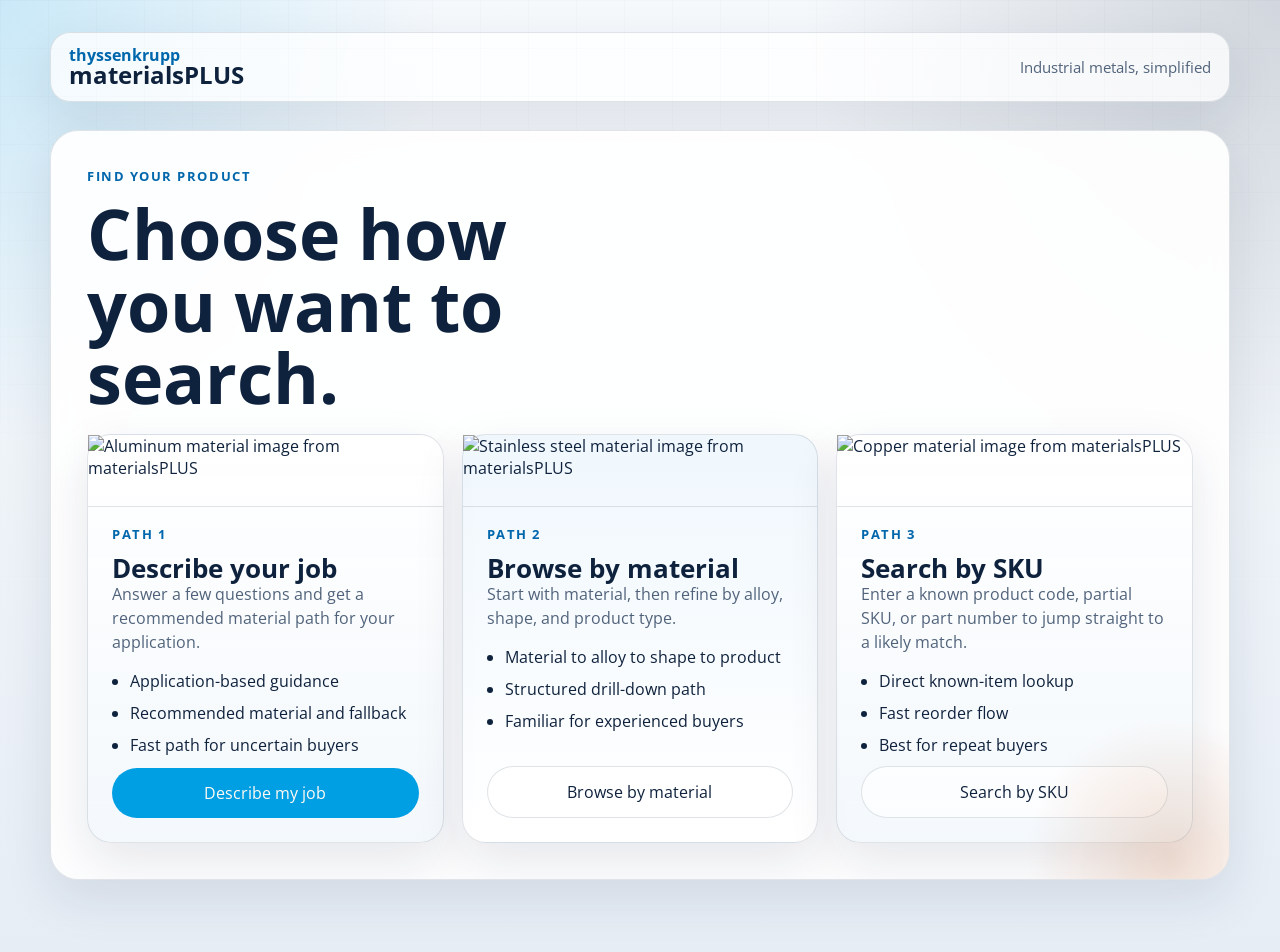
==== index.html @ baae2da4 "Initial materialsPLUS demo site" ====
<!DOCTYPE html>
<html lang="en">
<head>
  <meta charset="UTF-8">
  <meta name="viewport" content="width=device-width, initial-scale=1.0">
  <title>materialsPLUS | Find Your Product</title>
  <link rel="preconnect" href="https://fonts.googleapis.com">
  <link rel="preconnect" href="https://fonts.gstatic.com" crossorigin>
  <link href="https://fonts.googleapis.com/css2?family=Open+Sans:wght@400;600;700&display=swap" rel="stylesheet">
  <link rel="stylesheet" href="styles.css">
</head>
<body>
  <div class="page-shell">
    <div class="brand-bar">
      <div class="brand-mark">
        <span class="brand-kicker">thyssenkrupp</span>
        <span class="brand-name">materialsPLUS</span>
      </div>
      <p class="brand-copy">Industrial metals, simplified</p>
    </div>
    <main>
      <section class="hero hero-cards-only" id="strategy">
        <div class="section-heading hero-heading">
          <p class="eyebrow">Find Your Product</p>
          <h1>Choose how you want to search.</h1>
        </div>
        <div class="path-grid">
          <article class="path-card">
            <div class="path-visual">
              <img src="https://materialsplus.com/medias/aluminum.jpg?context=bWFzdGVyfGltYWdlc3w0MzcxMHxpbWFnZS9qcGVnfGFEbGxMMmcwTUM4eE16RTNNREV3TURFd09UTTBNaTloYkhWdGFXNTFiUzVxY0djfGQ4YmRhMzcwYWUwNjY1NGI0MWI0ZjY0OTlkZjA3ZTI5MzZjOTI2ZmM5ZWNjNjY3ZDQ1YjMzNWIzMWQyZGZkYzQ" alt="Aluminum material image from materialsPLUS">
            </div>
            <p class="card-label">Path 1</p>
            <h3>Describe your job</h3>
            <p>Answer a few questions and get a recommended material path for your application.</p>
            <ul class="benefit-list">
              <li>Application-based guidance</li>
              <li>Recommended material and fallback</li>
              <li>Fast path for uncertain buyers</li>
            </ul>
            <button class="button button-primary" id="start-guided-inline">Describe my job</button>
          </article>
          <article class="path-card path-card-secondary">
            <div class="path-visual">
              <img src="https://materialsplus.com/medias/stainless-steel.jpg?context=[base64]" alt="Stainless steel material image from materialsPLUS">
            </div>
            <p class="card-label">Path 2</p>
            <h3>Browse by material</h3>
            <p>Start with material, then refine by alloy, shape, and product type.</p>
            <ul class="benefit-list">
              <li>Material to alloy to shape to product</li>
              <li>Structured drill-down path</li>
              <li>Familiar for experienced buyers</li>
            </ul>
            <button class="button button-secondary" id="start-selector-inline">Browse by material</button>
          </article>
          <article class="path-card">
            <div class="path-visual">
              <img src="https://materialsplus.com/medias/copper.jpg?context=bWFzdGVyfGltYWdlc3w3MTQwMHxpbWFnZS9qcGVnfGFHRXdMMmd6WkM4eE16RTNNREV3TURBME16Z3dOaTlqYjNCd1pYSXVhbkJufDVjNWY5OWI2YWI3ODg4ZWUzOWVlOWI1MjJlZTZiZjMzNTBkMTViNjBmNGM1NTMzZmU2ODdjZmUwMDIwYzc1NzY" alt="Copper material image from materialsPLUS">
            </div>
            <p class="card-label">Path 3</p>
            <h3>Search by SKU</h3>
            <p>Enter a known product code, partial SKU, or part number to jump straight to a likely match.</p>
            <ul class="benefit-list">
              <li>Direct known-item lookup</li>
              <li>Fast reorder flow</li>
              <li>Best for repeat buyers</li>
            </ul>
            <button class="button button-secondary" id="start-sku-inline">Search by SKU</button>
          </article>
        </div>
      </section>
    </main>
  </div>

  <script src="data.js"></script>
  <script src="flow.js"></script>
</body>
</html>
---- styles.css ----
:root {
  --bg: #eef3f8;
  --panel: rgba(255, 255, 255, 0.92);
  --panel-strong: #ffffff;
  --text: #0f223d;
  --muted: #51637b;
  --line: rgba(15, 34, 61, 0.12);
  --accent: #009fe3;
  --accent-deep: #0067ac;
  --accent-soft: rgba(0, 159, 227, 0.12);
  --sea: #0f223d;
  --sea-soft: rgba(15, 34, 61, 0.08);
  --shadow: 0 18px 50px rgba(15, 34, 61, 0.1);
  --radius-lg: 28px;
  --radius-md: 18px;
  --radius-sm: 999px;
}

* {
  box-sizing: border-box;
}

html {
  scroll-behavior: smooth;
}

body {
  margin: 0;
  min-height: 100vh;
  font-family: "Open Sans", sans-serif;
  color: var(--text);
  background:
    radial-gradient(circle at top left, rgba(0, 159, 227, 0.18), transparent 28%),
    radial-gradient(circle at top right, rgba(15, 34, 61, 0.16), transparent 30%),
    linear-gradient(180deg, #f6f9fc 0%, #eef3f8 52%, #e6edf5 100%);
}

body::before {
  content: "";
  position: fixed;
  inset: 0;
  pointer-events: none;
  background-image:
    linear-gradient(rgba(18, 32, 39, 0.03) 1px, transparent 1px),
    linear-gradient(90deg, rgba(18, 32, 39, 0.03) 1px, transparent 1px);
  background-size: 48px 48px;
  mask-image: linear-gradient(180deg, rgba(0, 0, 0, 0.45), transparent 80%);
}

.page-shell {
  width: min(1180px, calc(100% - 32px));
  margin: 0 auto;
  padding: 32px 0 72px;
}

.brand-bar {
  display: flex;
  justify-content: space-between;
  align-items: center;
  gap: 16px;
  margin-bottom: 18px;
  padding: 14px 18px;
  border: 1px solid var(--line);
  border-radius: 20px;
  background: rgba(255, 255, 255, 0.76);
  box-shadow: var(--shadow);
}

.brand-bar.compact {
  margin-bottom: 20px;
}

.brand-mark {
  display: flex;
  flex-direction: column;
  line-height: 1;
}

.brand-kicker {
  font-family: "Open Sans", sans-serif;
  font-weight: 700;
  color: var(--accent-deep);
  text-transform: lowercase;
}

.brand-name {
  font-family: "Open Sans", sans-serif;
  font-size: 1.5rem;
  font-weight: 700;
  color: var(--sea);
}

.brand-copy {
  font-size: 0.95rem;
}

.hero,
.wizard-card,
.progress-card,
.summary-card,
.strategy-card,
.note-card,
.result-card,
.insight-card,
.hero-card,
.question-shell {
  backdrop-filter: blur(14px);
  background: var(--panel);
  border: 1px solid var(--line);
  box-shadow: var(--shadow);
}

.hero {
  padding: 36px;
  border-radius: var(--radius-lg);
  position: relative;
  overflow: hidden;
}

.hero::after {
  content: "";
  position: absolute;
  right: -80px;
  bottom: -120px;
  width: 280px;
  height: 280px;
  background: radial-gradient(circle, rgba(196, 104, 44, 0.2) 0%, rgba(196, 104, 44, 0) 72%);
}

.eyebrow,
.card-label,
.question-kicker,
.result-label {
  margin: 0 0 12px;
  text-transform: uppercase;
  letter-spacing: 0.12em;
  font-size: 0.8rem;
  font-weight: 700;
  color: var(--accent-deep);
}

h1,
h2,
h3,
h4 {
  font-family: "Open Sans", sans-serif;
  line-height: 1.02;
  margin: 0;
}

h1 {
  font-size: clamp(2.6rem, 5.5vw, 4.8rem);
  max-width: 12ch;
}

h2 {
  font-size: clamp(2rem, 3.4vw, 3rem);
  max-width: 14ch;
}

h3 {
  font-size: clamp(1.4rem, 2vw, 1.7rem);
}

h4 {
  font-size: 1.65rem;
}

p {
  margin: 0;
  color: var(--muted);
  line-height: 1.5;
}

.hero-actions,
.result-actions,
.wizard-actions {
  display: flex;
  flex-wrap: wrap;
  gap: 12px;
  align-items: center;
}

.hero-points,
.mini-flow,
.benefit-list {
  margin: 22px 0 0;
  padding-left: 18px;
  color: var(--text);
}

.hero-points li,
.mini-flow li,
.benefit-list li {
  margin-bottom: 10px;
}

.image-card {
  padding: 0;
  overflow: hidden;
  max-height: 130px;
}

.image-card img,
.path-visual img {
  display: block;
  width: 100%;
  height: 100%;
  object-fit: cover;
}

.hero-card {
  padding: 22px;
  border-radius: 22px;
}

.hero-card-accent {
  background: linear-gradient(180deg, rgba(0, 103, 172, 0.95), rgba(15, 34, 61, 0.96));
}

.hero-card-accent p {
  color: rgba(255, 255, 255, 0.84);
}

.hero-card-accent .card-label {
  color: #f6c7a5;
}

.button {
  appearance: none;
  border: 0;
  cursor: pointer;
  font: inherit;
  border-radius: var(--radius-sm);
  padding: 14px 20px;
  transition: transform 140ms ease, background-color 140ms ease, color 140ms ease, opacity 140ms ease;
  text-decoration: none;
  display: inline-flex;
  align-items: center;
  justify-content: center;
}

.button:hover {
  transform: translateY(-1px);
}

.button-primary {
  background: var(--accent);
  color: #fffaf3;
}

.button-primary:hover {
  background: var(--accent-deep);
}

.button-secondary {
  background: rgba(255, 255, 255, 0.68);
  color: var(--text);
  border: 1px solid var(--line);
}

.button-ghost {
  background: transparent;
  color: var(--muted);
  border: 1px dashed rgba(18, 32, 39, 0.18);
}

.button[disabled] {
  opacity: 0.45;
  cursor: default;
  transform: none;
}

section {
  margin-top: 28px;
}

.section-heading {
  margin-bottom: 20px;
}

.section-heading p:last-child {
  max-width: 60ch;
  margin-top: 10px;
}

.strategy-grid,
.notes-grid,
.insight-grid {
  display: grid;
  grid-template-columns: repeat(3, minmax(0, 1fr));
  gap: 18px;
}

.path-grid {
  display: grid;
  grid-template-columns: repeat(3, minmax(0, 1fr));
  gap: 18px;
  align-items: stretch;
}

.path-card {
  padding: 24px;
  border-radius: 24px;
  border: 1px solid var(--line);
  background: linear-gradient(180deg, rgba(255, 255, 255, 0.98), rgba(243, 248, 252, 0.96));
  box-shadow: var(--shadow);
  display: flex;
  flex-direction: column;
}

.path-visual {
  margin: -24px -24px 18px;
  border-bottom: 1px solid var(--line);
  overflow: hidden;
  min-height: 72px;
}

.path-card-secondary {
  background: linear-gradient(180deg, rgba(239, 247, 253, 0.96), rgba(255, 255, 255, 0.96));
}

.path-card .button {
  margin-top: auto;
}

.strategy-card,
.note-card,
.insight-card {
  padding: 22px;
  border-radius: 22px;
}

.strategy-card h3,
.note-card h3 {
  margin-bottom: 10px;
}

.progress-card,
.summary-card {
  padding: 18px;
  border-radius: 22px;
}

.progress-track {
  width: 100%;
  height: 10px;
  background: rgba(18, 32, 39, 0.08);
  border-radius: var(--radius-sm);
  overflow: hidden;
}

.progress-bar {
  width: 16.6%;
  height: 100%;
  background: linear-gradient(90deg, var(--accent), #e0a558);
  border-radius: inherit;
  transition: width 220ms ease;
}

.progress-text {
  margin-top: 12px;
}

.summary-chips {
  display: flex;
  flex-wrap: wrap;
  gap: 10px;
}

.chip {
  display: inline-flex;
  align-items: center;
  gap: 8px;
  padding: 10px 12px;
  border-radius: var(--radius-sm);
  background: var(--accent-soft);
  color: var(--sea);
  font-weight: 600;
}

.chip-muted {
  background: rgba(18, 32, 39, 0.06);
  color: var(--muted);
}

.wizard-card {
  padding: 28px;
  border-radius: var(--radius-lg);
}

.pdp-shell {
  display: grid;
  gap: 22px;
}

.pdp-header {
  display: grid;
  gap: 10px;
}

.pdp-header h2 {
  max-width: 18ch;
}

.pdp-top {
  display: grid;
  grid-template-columns: minmax(0, 1.45fr) minmax(290px, 0.55fr);
  gap: 18px;
  align-items: start;
}

.pdp-product {
  padding: 24px;
}

.pdp-top-summary {
  margin-top: 0;
}

.pdp-breadcrumbs {
  display: flex;
  flex-wrap: wrap;
  gap: 10px;
  margin-bottom: 16px;
  color: var(--muted);
  font-size: 0.92rem;
}

.pdp-breadcrumbs span:not(:last-child)::after {
  content: "/";
  margin-left: 10px;
  color: rgba(15, 34, 61, 0.34);
}

.pdp-title {
  max-width: none;
  font-size: clamp(1.9rem, 3vw, 2.6rem);
  line-height: 1.1;
}

.pdp-meta-grid {
  display: grid;
  grid-template-columns: repeat(3, minmax(0, 1fr));
  gap: 10px 14px;
  padding: 18px 0 22px;
  border-bottom: 1px solid var(--line);
}

.pdp-meta-item {
  display: grid;
  gap: 4px;
}

.pdp-meta-item span {
  color: var(--muted);
  font-size: 0.88rem;
}

.pdp-meta-item strong {
  color: var(--text);
  font-size: 0.96rem;
}

.wizard-sidebar .image-card {
  max-height: 110px;
}

.standalone-step {
  margin-top: 0;
}

.question-stage {
  display: grid;
  place-items: center;
}

.question-shell {
  width: min(100%, 1080px);
  padding: 28px;
  border-radius: var(--radius-lg);
}

.question-header {
  text-align: center;
}

.question-header h2 {
  max-width: 20ch;
  margin: 0 auto;
}

.progress-inline {
  max-width: 520px;
  margin: 20px auto 8px;
}

.progress-inline .progress-text {
  text-align: center;
}

.sku-panel {
  min-height: 420px;
}

.config-form {
  margin-top: 12px;
}

.config-recommendation {
  margin-bottom: 18px;
}

.bundle-lines {
  display: grid;
  gap: 10px;
  margin-top: 14px;
}

.bundle-line {
  padding: 12px 14px;
  border-radius: 14px;
  background: rgba(15, 34, 61, 0.05);
}

.bundle-line p {
  margin-top: 4px;
}

.product-detail-grid {
  display: grid;
  grid-template-columns: 0.9fr 1.1fr;
  gap: 18px;
  margin-top: 22px;
  align-items: start;
}

.pdp-content-grid {
  display: grid;
  grid-template-columns: repeat(2, minmax(0, 1fr));
  gap: 16px;
  margin-top: 18px;
}

.pdp-inline-card {
  height: 100%;
}

#buyer-summary p {
  margin-bottom: 12px;
}

.product-media-card,
.product-info-card {
  height: 100%;
}

.product-detail-image {
  width: 100%;
  aspect-ratio: 1 / 1;
  object-fit: cover;
  display: block;
  border-radius: 18px;
}

.price-line {
  margin-top: 0;
  color: var(--sea);
  font-size: 1.35rem;
  font-weight: 700;
}

.spec-block {
  margin-top: 16px;
}

.pdp-buy-grid {
  display: grid;
  grid-template-columns: 1fr 180px;
  gap: 14px;
}

.pdp-qty {
  width: 100%;
  border: 1px solid var(--line);
  border-radius: 14px;
  padding: 12px 14px;
  font: inherit;
  background: rgba(255, 255, 255, 0.96);
  color: var(--text);
}

.size-options {
  display: flex;
  flex-wrap: wrap;
  gap: 10px;
}

.size-chip {
  border: 1px solid var(--line);
  background: rgba(255, 255, 255, 0.9);
  border-radius: 999px;
  padding: 10px 12px;
  cursor: pointer;
  font: inherit;
}

.size-chip.active {
  border-color: var(--accent);
  background: var(--accent-soft);
}

.spec-grid {
  display: grid;
  gap: 10px;
}

.spec-row {
  display: flex;
  justify-content: space-between;
  gap: 14px;
  padding: 10px 0;
  border-bottom: 1px solid var(--line);
}

.bundle-section {
  margin-top: 26px;
}

.bundle-carousel {
  display: grid;
  grid-template-columns: repeat(3, minmax(240px, 1fr));
  gap: 14px;
}

.bundle-card {
  border: 1px solid var(--line);
  border-radius: 18px;
  overflow: hidden;
  background: rgba(255, 255, 255, 0.92);
}

.bundle-card img {
  width: 100%;
  height: 120px;
  object-fit: cover;
  display: block;
}

.bundle-card-body {
  padding: 14px;
}

.bundle-card-body p {
  margin-top: 6px;
}

.bundle-card-body span {
  display: block;
  margin-top: 8px;
  color: var(--muted);
  font-size: 0.92rem;
}

.compact-heading {
  margin-top: 0;
  margin-bottom: 14px;
}

.config-grid,
.buy-panels {
  display: grid;
  grid-template-columns: repeat(2, minmax(0, 1fr));
  gap: 16px;
}

.config-field {
  display: grid;
  gap: 8px;
  font-weight: 700;
  color: var(--text);
}

.config-field select,
.config-field input {
  border: 1px solid var(--line);
  border-radius: 16px;
  padding: 14px 16px;
  font: inherit;
  background: rgba(255, 255, 255, 0.95);
  color: var(--text);
}

.buy-cta-stack {
  display: grid;
  gap: 12px;
}

.field-label {
  display: inline-block;
  margin-top: 26px;
  margin-bottom: 10px;
  font-weight: 700;
  color: var(--text);
}

.sku-form {
  display: flex;
  gap: 12px;
  flex-wrap: wrap;
}

.sku-input {
  flex: 1 1 320px;
  border: 1px solid var(--line);
  border-radius: 999px;
  padding: 16px 18px;
  font: inherit;
  color: var(--text);
  background: rgba(255, 255, 255, 0.92);
}

.sku-input:focus {
  outline: 2px solid rgba(0, 159, 227, 0.2);
  border-color: var(--accent);
}

.sku-result {
  margin-top: 22px;
  padding: 22px;
  border-radius: 22px;
  border: 1px solid var(--line);
  background: linear-gradient(180deg, rgba(0, 159, 227, 0.08), rgba(255, 255, 255, 0.98));
}

.question-view,
.results-view {
  min-height: 540px;
}

.question-description {
  margin-top: 12px;
  max-width: 58ch;
  font-size: 1.05rem;
}

.options-grid {
  display: grid;
  grid-template-columns: repeat(2, minmax(0, 1fr));
  gap: 14px;
  margin-top: 26px;
}

.visual-grid {
  grid-template-columns: repeat(2, minmax(0, 1fr));
}

.option-card {
  width: 100%;
  text-align: left;
  padding: 0;
  border-radius: 20px;
  border: 1px solid var(--line);
  background: rgba(255, 255, 255, 0.75);
  cursor: pointer;
  transition: transform 160ms ease, border-color 160ms ease, box-shadow 160ms ease, background-color 160ms ease;
  overflow: hidden;
  display: flex;
  flex-direction: column;
}

.option-card:hover,
.option-card:focus-visible {
  transform: translateY(-2px);
  border-color: rgba(196, 104, 44, 0.45);
  box-shadow: 0 12px 30px rgba(18, 32, 39, 0.1);
  outline: none;
}

.option-card.active {
  border-color: rgba(196, 104, 44, 0.9);
  background: rgba(196, 104, 44, 0.1);
}

.option-title {
  display: block;
  margin-bottom: 6px;
  color: var(--text);
  font-size: 1.08rem;
  font-weight: 700;
}

.option-title-row {
  display: flex;
  align-items: center;
  gap: 10px;
  margin-bottom: 6px;
}

.option-copy {
  display: block;
  color: var(--muted);
}

.option-image {
  display: block;
  aspect-ratio: 16 / 4;
  background: #dfe8f2;
}

.option-image img {
  width: 100%;
  height: 100%;
  object-fit: cover;
  display: block;
}

.option-body {
  display: block;
  padding: 18px;
}

.option-icon {
  width: 18px;
  height: 18px;
  border-radius: 999px;
  background: var(--accent-soft);
  position: relative;
  flex: 0 0 18px;
}

.option-icon::before,
.option-icon::after {
  content: "";
  position: absolute;
  background: var(--accent-deep);
}

.option-icon[data-icon="bolt"]::before {
  width: 8px;
  height: 12px;
  left: 6px;
  top: 2px;
  clip-path: polygon(45% 0, 100% 0, 62% 45%, 85% 45%, 20% 100%, 40% 55%, 16% 55%);
}

.option-icon[data-icon="gear"]::before,
.option-icon[data-icon="circle"]::before,
.option-icon[data-icon="dot"]::before {
  inset: 4px;
  border-radius: 999px;
}

.option-icon[data-icon="square"]::before {
  inset: 4px;
  border-radius: 2px;
}

.option-icon[data-icon="help"]::before {
  width: 8px;
  height: 8px;
  border: 2px solid var(--accent-deep);
  border-bottom-color: transparent;
  border-left-color: transparent;
  border-radius: 999px;
  top: 2px;
  left: 4px;
  background: transparent;
  transform: rotate(45deg);
}

.option-icon[data-icon="help"]::after {
  width: 3px;
  height: 3px;
  bottom: 2px;
  left: 8px;
  border-radius: 999px;
}

.option-icon[data-icon="cross"]::before,
.option-icon[data-icon="cross"]::after,
.option-icon[data-icon="building"]::before,
.option-icon[data-icon="building"]::after,
.option-icon[data-icon="plug"]::before,
.option-icon[data-icon="plug"]::after,
.option-icon[data-icon="beam"]::before,
.option-icon[data-icon="beam"]::after,
.option-icon[data-icon="wrench"]::before,
.option-icon[data-icon="wrench"]::after,
.option-icon[data-icon="spark"]::before,
.option-icon[data-icon="spark"]::after,
.option-icon[data-icon="sun"]::before,
.option-icon[data-icon="sun"]::after,
.option-icon[data-icon="wave"]::before,
.option-icon[data-icon="wave"]::after,
.option-icon[data-icon="target"]::before,
.option-icon[data-icon="target"]::after,
.option-icon[data-icon="shield"]::before,
.option-icon[data-icon="shield"]::after,
.option-icon[data-icon="feather"]::before,
.option-icon[data-icon="feather"]::after,
.option-icon[data-icon="pipe"]::before,
.option-icon[data-icon="pipe"]::after {
  background: var(--accent-deep);
}

.option-icon[data-icon="cross"]::before {
  width: 10px;
  height: 3px;
  left: 4px;
  top: 7px;
}

.option-icon[data-icon="cross"]::after {
  width: 3px;
  height: 10px;
  left: 7px;
  top: 4px;
}

.option-icon[data-icon="building"]::before {
  width: 10px;
  height: 10px;
  left: 4px;
  top: 5px;
}

.option-icon[data-icon="building"]::after {
  width: 4px;
  height: 5px;
  left: 7px;
  bottom: 3px;
  background: var(--accent-soft);
}

.option-icon[data-icon="plug"]::before {
  width: 9px;
  height: 8px;
  left: 5px;
  top: 6px;
  border-radius: 3px;
}

.option-icon[data-icon="plug"]::after {
  width: 2px;
  height: 5px;
  left: 8px;
  top: 2px;
  box-shadow: 4px 0 0 var(--accent-deep);
}

.option-icon[data-icon="beam"]::before {
  width: 12px;
  height: 2px;
  left: 3px;
  top: 5px;
  box-shadow: 0 4px 0 var(--accent-deep), 0 8px 0 var(--accent-deep);
}

.option-icon[data-icon="beam"]::after {
  width: 2px;
  height: 12px;
  left: 8px;
  top: 3px;
}

.option-icon[data-icon="pipe"]::before {
  width: 10px;
  height: 10px;
  left: 4px;
  top: 4px;
  border: 2px solid var(--accent-deep);
  background: transparent;
  border-radius: 999px;
}

.option-icon[data-icon="pipe"]::after {
  width: 6px;
  height: 2px;
  right: 1px;
  top: 8px;
}

.option-icon[data-icon="sun"]::before {
  inset: 5px;
  border-radius: 999px;
}

.option-icon[data-icon="sun"]::after {
  width: 2px;
  height: 16px;
  left: 8px;
  top: 1px;
  box-shadow: 0 0 0 transparent;
}

.option-icon[data-icon="wave"]::before {
  width: 12px;
  height: 2px;
  left: 3px;
  top: 7px;
  border-radius: 999px;
  transform: rotate(-8deg);
}

.option-icon[data-icon="wave"]::after {
  width: 12px;
  height: 2px;
  left: 3px;
  top: 11px;
  border-radius: 999px;
  transform: rotate(8deg);
}

.option-icon[data-icon="target"]::before {
  inset: 3px;
  border: 2px solid var(--accent-deep);
  border-radius: 999px;
  background: transparent;
}

.option-icon[data-icon="target"]::after {
  inset: 7px;
  border-radius: 999px;
}

.option-icon[data-icon="shield"]::before {
  width: 10px;
  height: 12px;
  left: 4px;
  top: 3px;
  clip-path: polygon(50% 0, 100% 18%, 88% 72%, 50% 100%, 12% 72%, 0 18%);
}

.option-icon[data-icon="feather"]::before {
  width: 10px;
  height: 6px;
  left: 4px;
  top: 6px;
  border-radius: 10px 2px 10px 2px;
  transform: rotate(-25deg);
}

.option-icon[data-icon="wrench"]::before {
  width: 10px;
  height: 3px;
  left: 4px;
  top: 8px;
  transform: rotate(-35deg);
}

.option-icon[data-icon="wrench"]::after {
  width: 6px;
  height: 6px;
  left: 2px;
  top: 3px;
  border: 2px solid var(--accent-deep);
  background: transparent;
  border-radius: 999px;
}

.option-icon[data-icon="spark"]::before {
  width: 10px;
  height: 10px;
  left: 4px;
  top: 4px;
  clip-path: polygon(50% 0, 62% 36%, 100% 50%, 62% 64%, 50% 100%, 38% 64%, 0 50%, 38% 36%);
}

.wizard-actions {
  margin-top: 22px;
}

.minimal-actions {
  max-width: 1080px;
}

.action-spacer {
  flex: 1;
}

.result-grid {
  display: grid;
  grid-template-columns: 1.2fr 0.8fr;
  gap: 18px;
  margin-top: 24px;
}

.result-card {
  padding: 22px;
  border-radius: 22px;
}

.result-card-primary {
  background: linear-gradient(180deg, rgba(0, 159, 227, 0.12), rgba(255, 255, 255, 0.96));
}

.result-use {
  margin-top: 10px;
  font-size: 1.05rem;
  color: var(--sea);
  font-weight: 700;
}

.result-reason {
  margin-top: 12px;
}

.benefit-list {
  margin-top: 16px;
}

.result-actions {
  margin-top: 22px;
}

.insight-grid {
  margin-top: 18px;
}

.buyer-summary-list {
  display: flex;
  flex-wrap: wrap;
  gap: 10px;
}

.buyer-summary-list span {
  padding: 8px 10px;
  border-radius: var(--radius-sm);
  background: rgba(18, 32, 39, 0.06);
  color: var(--text);
  font-weight: 600;
}

.hidden {
  display: none;
}

@media (max-width: 980px) {
  .hero,
  .pdp-meta-grid,
  .pdp-buy-grid,
  .product-detail-grid,
  .pdp-content-grid,
  .result-grid,
  .strategy-grid,
  .path-grid,
  .bundle-carousel,
  .config-grid,
  .buy-panels,
  .notes-grid,
  .insight-grid {
    grid-template-columns: 1fr;
  }

  .options-grid {
    grid-template-columns: 1fr;
  }

  .pdp-meta-grid {
    grid-template-columns: repeat(2, minmax(0, 1fr));
  }

  h1 {
    max-width: 14ch;
  }
}

@media (max-width: 640px) {
  .page-shell {
    width: min(100% - 20px, 1180px);
    padding-top: 16px;
    padding-bottom: 40px;
  }

  .brand-bar {
    flex-direction: column;
    align-items: flex-start;
  }

  .hero,
  .wizard-card {
    padding: 22px;
  }

  .pdp-product {
    padding: 20px;
  }

  h1 {
    font-size: 2.4rem;
  }

  h2 {
    font-size: 1.9rem;
  }

  .pdp-meta-grid {
    grid-template-columns: 1fr;
  }
}
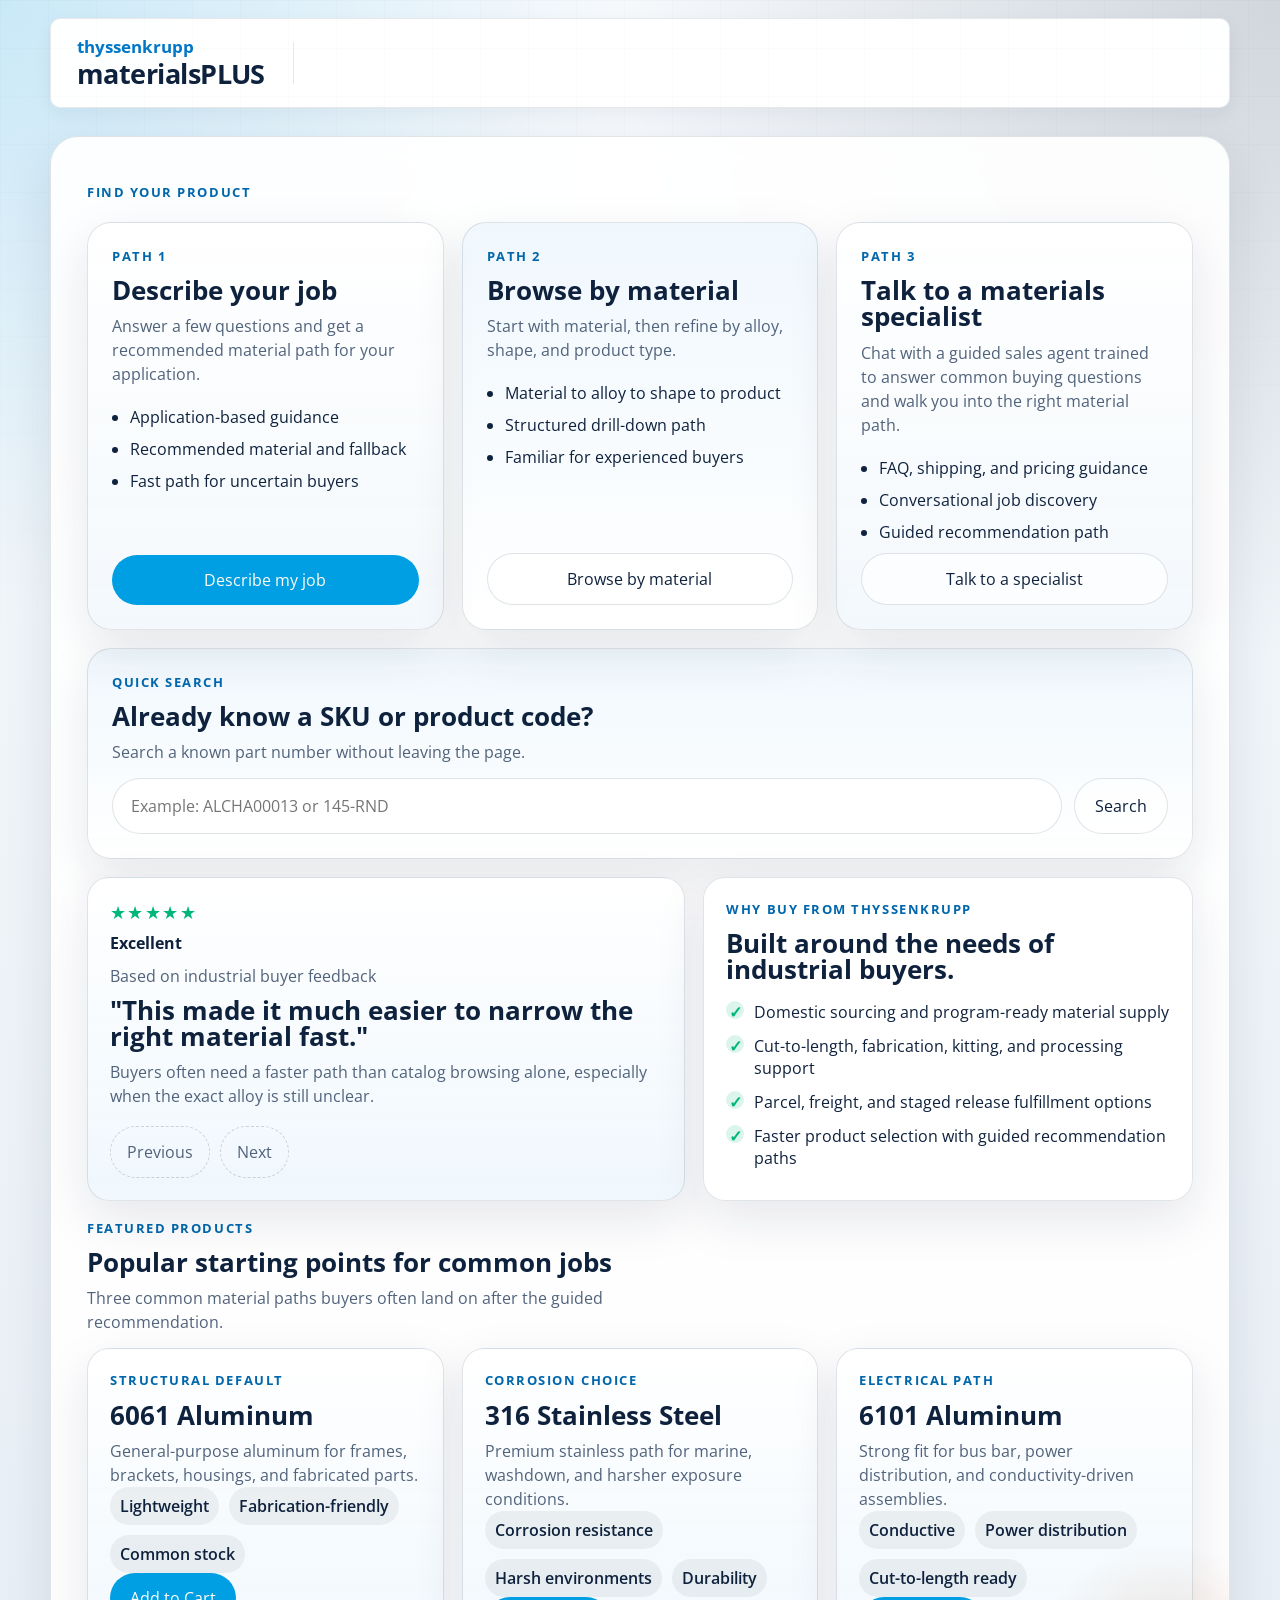
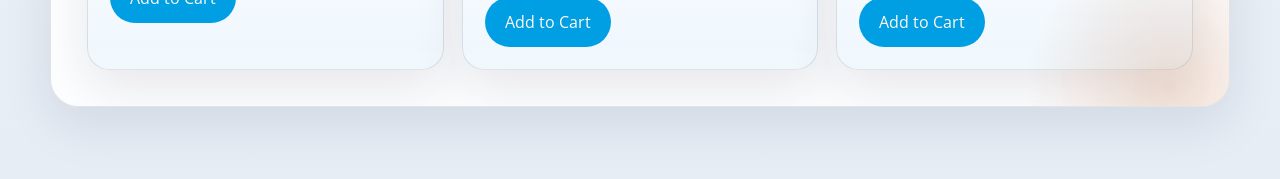
==== commit f2fcc9c7: "Index page layout updates" ====
--- a/index.html
+++ b/index.html
@@ -16,19 +16,15 @@
         <span class="brand-kicker">thyssenkrupp</span>
         <span class="brand-name">materialsPLUS</span>
       </div>
-      <p class="brand-copy">Industrial metals, simplified</p>
+      <div class="brand-bar-fill" aria-hidden="true"></div>
     </div>
     <main>
       <section class="hero hero-cards-only" id="strategy">
         <div class="section-heading hero-heading">
           <p class="eyebrow">Find Your Product</p>
-          <h1>Choose how you want to search.</h1>
         </div>
         <div class="path-grid">
           <article class="path-card">
-            <div class="path-visual">
-              <img src="https://materialsplus.com/medias/aluminum.jpg?context=bWFzdGVyfGltYWdlc3w0MzcxMHxpbWFnZS9qcGVnfGFEbGxMMmcwTUM4eE16RTNNREV3TURFd09UTTBNaTloYkhWdGFXNTFiUzVxY0djfGQ4YmRhMzcwYWUwNjY1NGI0MWI0ZjY0OTlkZjA3ZTI5MzZjOTI2ZmM5ZWNjNjY3ZDQ1YjMzNWIzMWQyZGZkYzQ" alt="Aluminum material image from materialsPLUS">
-            </div>
             <p class="card-label">Path 1</p>
             <h3>Describe your job</h3>
             <p>Answer a few questions and get a recommended material path for your application.</p>
@@ -40,9 +36,6 @@
             <button class="button button-primary" id="start-guided-inline">Describe my job</button>
           </article>
           <article class="path-card path-card-secondary">
-            <div class="path-visual">
-              <img src="https://materialsplus.com/medias/stainless-steel.jpg?context=[base64]" alt="Stainless steel material image from materialsPLUS">
-            </div>
             <p class="card-label">Path 2</p>
             <h3>Browse by material</h3>
             <p>Start with material, then refine by alloy, shape, and product type.</p>
@@ -54,20 +47,99 @@
             <button class="button button-secondary" id="start-selector-inline">Browse by material</button>
           </article>
           <article class="path-card">
-            <div class="path-visual">
-              <img src="https://materialsplus.com/medias/copper.jpg?context=bWFzdGVyfGltYWdlc3w3MTQwMHxpbWFnZS9qcGVnfGFHRXdMMmd6WkM4eE16RTNNREV3TURBME16Z3dOaTlqYjNCd1pYSXVhbkJufDVjNWY5OWI2YWI3ODg4ZWUzOWVlOWI1MjJlZTZiZjMzNTBkMTViNjBmNGM1NTMzZmU2ODdjZmUwMDIwYzc1NzY" alt="Copper material image from materialsPLUS">
-            </div>
             <p class="card-label">Path 3</p>
-            <h3>Search by SKU</h3>
-            <p>Enter a known product code, partial SKU, or part number to jump straight to a likely match.</p>
+            <h3>Talk to a materials specialist</h3>
+            <p>Chat with a guided sales agent trained to answer common buying questions and walk you into the right material path.</p>
             <ul class="benefit-list">
-              <li>Direct known-item lookup</li>
-              <li>Fast reorder flow</li>
-              <li>Best for repeat buyers</li>
+              <li>FAQ, shipping, and pricing guidance</li>
+              <li>Conversational job discovery</li>
+              <li>Guided recommendation path</li>
             </ul>
-            <button class="button button-secondary" id="start-sku-inline">Search by SKU</button>
+            <button class="button button-secondary" id="start-agent-inline">Talk to a specialist</button>
           </article>
         </div>
+
+        <section class="home-search-card">
+          <div class="section-heading compact-heading">
+            <p class="eyebrow">Quick Search</p>
+            <h3>Already know a SKU or product code?</h3>
+            <p>Search a known part number without leaving the page.</p>
+          </div>
+          <div class="sku-form">
+            <input id="home-sku-input" class="sku-input" type="text" placeholder="Example: ALCHA00013 or 145-RND">
+            <button class="button button-secondary" id="home-sku-submit">Search</button>
+          </div>
+          <div id="home-sku-result" class="sku-result hidden"></div>
+        </section>
+
+        <section class="trust-grid">
+          <article class="note-card review-slider-card">
+            <div class="trustpilot-brand">
+              <span class="trustpilot-stars">★★★★★</span>
+              <strong>Excellent</strong>
+            </div>
+            <p class="review-count">Based on industrial buyer feedback</p>
+            <h3 id="review-title">"This made it much easier to narrow the right material fast."</h3>
+            <p id="review-copy">Buyers often need a faster path than catalog browsing alone, especially when the exact alloy is still unclear.</p>
+            <div class="review-slider-controls">
+              <button class="button button-ghost review-nav" id="review-prev">Previous</button>
+              <button class="button button-ghost review-nav" id="review-next">Next</button>
+            </div>
+          </article>
+          <article class="note-card benefits-card">
+            <p class="eyebrow">Why Buy From thyssenkrupp</p>
+            <h3>Built around the needs of industrial buyers.</h3>
+            <ul class="check-list">
+              <li>Domestic sourcing and program-ready material supply</li>
+              <li>Cut-to-length, fabrication, kitting, and processing support</li>
+              <li>Parcel, freight, and staged release fulfillment options</li>
+              <li>Faster product selection with guided recommendation paths</li>
+            </ul>
+          </article>
+        </section>
+
+        <section class="featured-products">
+          <div class="section-heading compact-heading">
+            <p class="eyebrow">Featured Products</p>
+            <h3>Popular starting points for common jobs</h3>
+            <p>Three common material paths buyers often land on after the guided recommendation.</p>
+          </div>
+          <div class="strategy-grid">
+            <article class="strategy-card product-spotlight">
+              <p class="card-label">Structural Default</p>
+              <h3>6061 Aluminum</h3>
+              <p>General-purpose aluminum for frames, brackets, housings, and fabricated parts.</p>
+              <div class="buyer-summary-list">
+                <span>Lightweight</span>
+                <span>Fabrication-friendly</span>
+                <span>Common stock</span>
+              </div>
+              <button class="button button-primary product-spotlight-button">Add to Cart</button>
+            </article>
+            <article class="strategy-card product-spotlight">
+              <p class="card-label">Corrosion Choice</p>
+              <h3>316 Stainless Steel</h3>
+              <p>Premium stainless path for marine, washdown, and harsher exposure conditions.</p>
+              <div class="buyer-summary-list">
+                <span>Corrosion resistance</span>
+                <span>Harsh environments</span>
+                <span>Durability</span>
+              </div>
+              <button class="button button-primary product-spotlight-button">Add to Cart</button>
+            </article>
+            <article class="strategy-card product-spotlight">
+              <p class="card-label">Electrical Path</p>
+              <h3>6101 Aluminum</h3>
+              <p>Strong fit for bus bar, power distribution, and conductivity-driven assemblies.</p>
+              <div class="buyer-summary-list">
+                <span>Conductive</span>
+                <span>Power distribution</span>
+                <span>Cut-to-length ready</span>
+              </div>
+              <button class="button button-primary product-spotlight-button">Add to Cart</button>
+            </article>
+          </div>
+        </section>
       </section>
     </main>
   </div>
--- a/styles.css
+++ b/styles.css
@@ -50,20 +50,20 @@
 .page-shell {
   width: min(1180px, calc(100% - 32px));
   margin: 0 auto;
-  padding: 32px 0 72px;
+  padding: 18px 0 72px;
 }
 
 .brand-bar {
   display: flex;
-  justify-content: space-between;
+  justify-content: flex-start;
   align-items: center;
-  gap: 16px;
-  margin-bottom: 18px;
-  padding: 14px 18px;
-  border: 1px solid var(--line);
-  border-radius: 20px;
-  background: rgba(255, 255, 255, 0.76);
-  box-shadow: var(--shadow);
+  gap: 28px;
+  margin-bottom: 20px;
+  padding: 20px 26px;
+  border: 1px solid rgba(15, 34, 61, 0.1);
+  border-radius: 10px;
+  background: rgba(255, 255, 255, 0.98);
+  box-shadow: 0 6px 18px rgba(15, 34, 61, 0.06);
 }
 
 .brand-bar.compact {
@@ -74,24 +74,29 @@
   display: flex;
   flex-direction: column;
   line-height: 1;
+  gap: 4px;
 }
 
 .brand-kicker {
   font-family: "Open Sans", sans-serif;
   font-weight: 700;
-  color: var(--accent-deep);
+  color: #0077c8;
   text-transform: lowercase;
+  font-size: 1.05rem;
 }
 
 .brand-name {
   font-family: "Open Sans", sans-serif;
-  font-size: 1.5rem;
+  font-size: 1.7rem;
   font-weight: 700;
   color: var(--sea);
-}
-
-.brand-copy {
-  font-size: 0.95rem;
+  letter-spacing: -0.02em;
+}
+
+.brand-bar-fill {
+  flex: 1;
+  height: 42px;
+  border-left: 1px solid rgba(15, 34, 61, 0.1);
 }
 
 .hero,
@@ -307,6 +312,7 @@
   box-shadow: var(--shadow);
   display: flex;
   flex-direction: column;
+  min-height: 100%;
 }
 
 .path-visual {
@@ -320,7 +326,106 @@
   background: linear-gradient(180deg, rgba(239, 247, 253, 0.96), rgba(255, 255, 255, 0.96));
 }
 
+.path-card h3 {
+  margin-bottom: 10px;
+}
+
+.path-card p:not(.card-label) {
+  margin-bottom: 4px;
+}
+
 .path-card .button {
+  margin-top: auto;
+}
+
+.home-search-card {
+  margin-top: 18px;
+  padding: 24px;
+  border-radius: 24px;
+  border: 1px solid var(--line);
+  background: linear-gradient(180deg, rgba(239, 247, 253, 0.94), rgba(255, 255, 255, 0.96));
+  box-shadow: var(--shadow);
+}
+
+.trust-grid,
+.featured-products {
+  margin-top: 18px;
+}
+
+.trust-grid {
+  display: grid;
+  grid-template-columns: 1.1fr 0.9fr;
+  gap: 18px;
+}
+
+.review-slider-card {
+  background: linear-gradient(180deg, rgba(255, 255, 255, 0.99), rgba(239, 247, 253, 0.95));
+}
+
+.trustpilot-brand {
+  display: grid;
+  gap: 8px;
+  margin-bottom: 10px;
+}
+
+.trustpilot-stars {
+  color: #00b67a;
+  font-size: 1.1rem;
+  letter-spacing: 0.08em;
+}
+
+.review-count {
+  margin-bottom: 10px;
+}
+
+.review-slider-controls {
+  display: flex;
+  gap: 10px;
+  margin-top: 18px;
+}
+
+.review-nav {
+  padding-inline: 16px;
+}
+
+.benefits-card {
+  background: rgba(255, 255, 255, 0.96);
+}
+
+.check-list {
+  margin: 18px 0 0;
+  padding: 0;
+  list-style: none;
+  display: grid;
+  gap: 12px;
+}
+
+.check-list li {
+  position: relative;
+  padding-left: 28px;
+  color: var(--text);
+}
+
+.check-list li::before {
+  content: "✓";
+  position: absolute;
+  left: 0;
+  top: 0;
+  width: 18px;
+  height: 18px;
+  border-radius: 999px;
+  display: grid;
+  place-items: center;
+  background: rgba(0, 182, 122, 0.14);
+  color: #00b67a;
+  font-weight: 700;
+}
+
+.product-spotlight {
+  background: linear-gradient(180deg, rgba(255, 255, 255, 0.98), rgba(239, 247, 253, 0.94));
+}
+
+.product-spotlight-button {
   margin-top: auto;
 }
 
@@ -731,6 +836,76 @@
   border-radius: 22px;
   border: 1px solid var(--line);
   background: linear-gradient(180deg, rgba(0, 159, 227, 0.08), rgba(255, 255, 255, 0.98));
+}
+
+.agent-shell {
+  width: min(100%, 1160px);
+}
+
+.agent-layout {
+  display: grid;
+  grid-template-columns: minmax(0, 1.3fr) minmax(280px, 0.7fr);
+  gap: 18px;
+  margin-top: 24px;
+}
+
+.agent-chat-card {
+  padding: 22px;
+}
+
+.agent-faq-bar {
+  display: flex;
+  flex-wrap: wrap;
+  gap: 10px;
+  margin-bottom: 16px;
+}
+
+.faq-chip {
+  border: 0;
+  cursor: pointer;
+}
+
+.agent-transcript {
+  min-height: 360px;
+  max-height: 560px;
+  overflow: auto;
+  display: grid;
+  gap: 12px;
+  padding: 6px 0 10px;
+}
+
+.agent-message {
+  max-width: 78%;
+  padding: 14px 16px;
+  border-radius: 18px;
+  border: 1px solid var(--line);
+}
+
+.agent-message.bot {
+  background: rgba(239, 247, 253, 0.98);
+}
+
+.agent-message.user {
+  margin-left: auto;
+  background: rgba(0, 159, 227, 0.12);
+}
+
+.agent-options {
+  display: grid;
+  gap: 12px;
+  margin-top: 8px;
+}
+
+.agent-option-card .option-body {
+  padding: 16px 18px;
+}
+
+.agent-side-card {
+  height: fit-content;
+}
+
+.agent-side-copy {
+  margin-top: 14px;
 }
 
 .question-view,
@@ -1106,6 +1281,13 @@
   margin-top: 12px;
 }
 
+.secondary-reason {
+  margin-top: 16px;
+  padding-top: 16px;
+  border-top: 1px solid var(--line);
+  font-size: 0.96rem;
+}
+
 .benefit-list {
   margin-top: 16px;
 }
@@ -1140,6 +1322,8 @@
   .hero,
   .pdp-meta-grid,
   .pdp-buy-grid,
+  .agent-layout,
+  .trust-grid,
   .product-detail-grid,
   .pdp-content-grid,
   .result-grid,
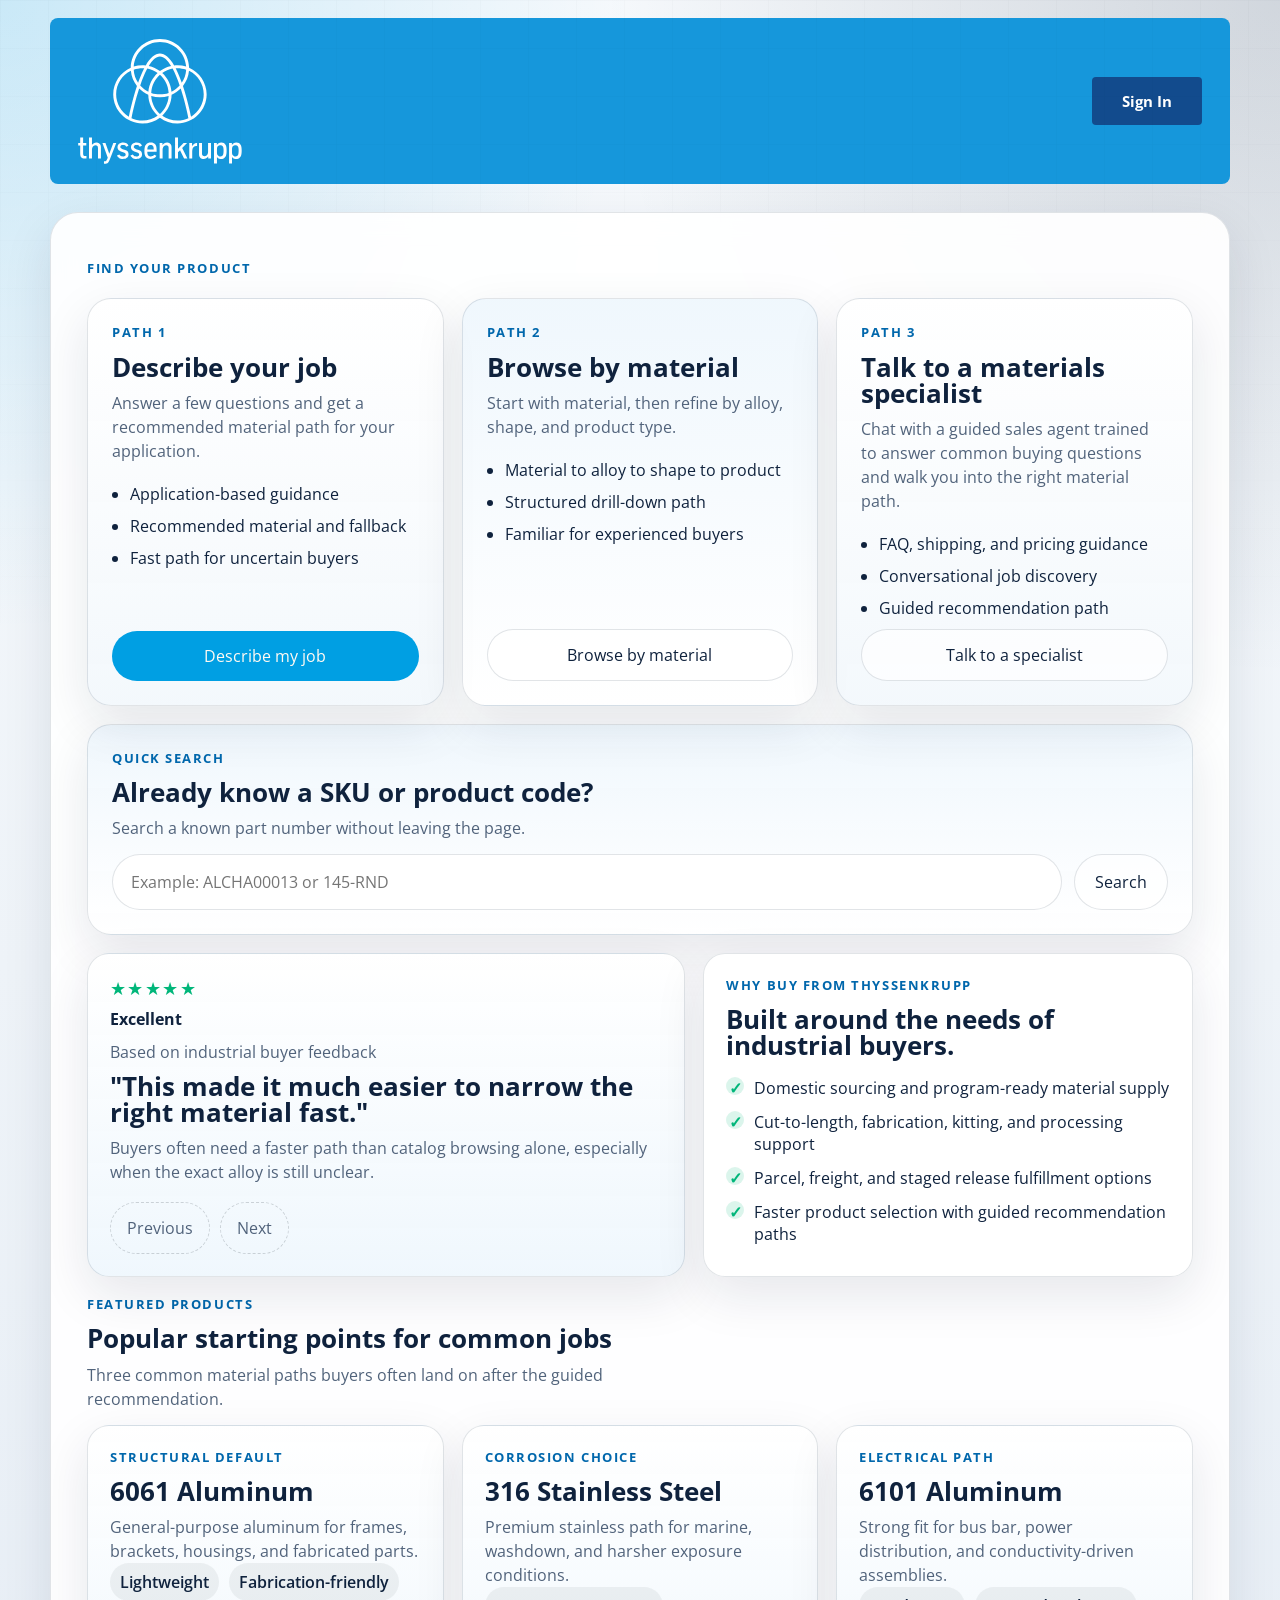
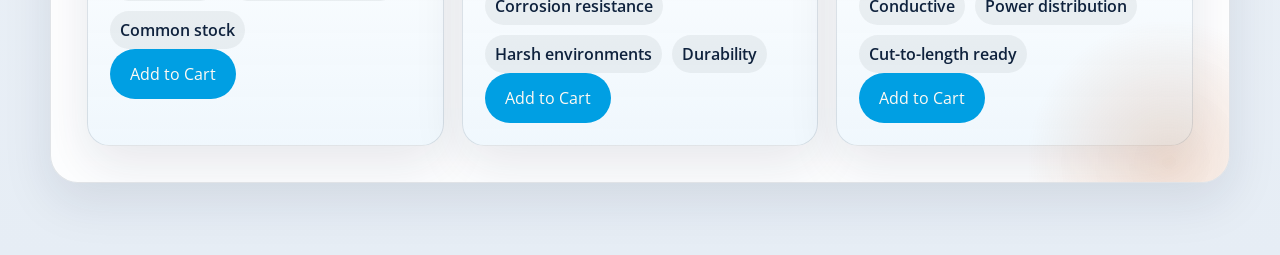
==== commit afc04cf5: "index layout updates" ====
--- a/index.html
+++ b/index.html
@@ -11,12 +11,15 @@
 </head>
 <body>
   <div class="page-shell">
-    <div class="brand-bar">
-      <div class="brand-mark">
-        <span class="brand-kicker">thyssenkrupp</span>
-        <span class="brand-name">materialsPLUS</span>
+    <div class="brand-bar home-header">
+      <div class="home-header-left">
+        <img class="home-tk-logo" src="tk-logo.svg" alt="thyssenkrupp logo">
       </div>
-      <div class="brand-bar-fill" aria-hidden="true"></div>
+      <div class="home-header-right">
+        <div class="home-header-account">
+          <span class="home-signin">Sign In</span>
+        </div>
+      </div>
     </div>
     <main>
       <section class="hero hero-cards-only" id="strategy">
--- a/styles.css
+++ b/styles.css
@@ -66,6 +66,16 @@
   box-shadow: 0 6px 18px rgba(15, 34, 61, 0.06);
 }
 
+.home-header {
+  justify-content: space-between;
+  gap: 20px;
+  padding: 20px 28px;
+  border: 0;
+  border-radius: 8px;
+  background: #1697db;
+  box-shadow: none;
+}
+
 .brand-bar.compact {
   margin-bottom: 20px;
 }
@@ -75,6 +85,20 @@
   flex-direction: column;
   line-height: 1;
   gap: 4px;
+}
+
+.home-header-left {
+  display: flex;
+  align-items: center;
+  gap: 12px;
+  min-width: 0;
+}
+
+.home-tk-logo {
+  width: 165px;
+  max-width: 28vw;
+  height: auto;
+  display: block;
 }
 
 .brand-kicker {
@@ -93,10 +117,28 @@
   letter-spacing: -0.02em;
 }
 
-.brand-bar-fill {
-  flex: 1;
-  height: 42px;
-  border-left: 1px solid rgba(15, 34, 61, 0.1);
+.home-header-search {
+  display: none;
+}
+
+.home-header-right {
+  display: flex;
+  align-items: center;
+  color: #ffffff;
+}
+
+.home-header-account {
+  display: flex;
+  align-items: center;
+  font-size: 0.95rem;
+}
+
+.home-signin {
+  padding: 14px 30px;
+  border-radius: 4px;
+  background: #124b8d;
+  font-weight: 700;
+  color: #ffffff;
 }
 
 .hero,
@@ -1362,6 +1404,23 @@
     align-items: flex-start;
   }
 
+  .home-header {
+    align-items: stretch;
+  }
+
+  .home-header-left,
+  .home-header-right {
+    width: auto;
+  }
+
+  .home-tk-logo {
+    max-width: 42vw;
+  }
+
+  .home-header-right {
+    justify-content: flex-start;
+  }
+
   .hero,
   .wizard-card {
     padding: 22px;
